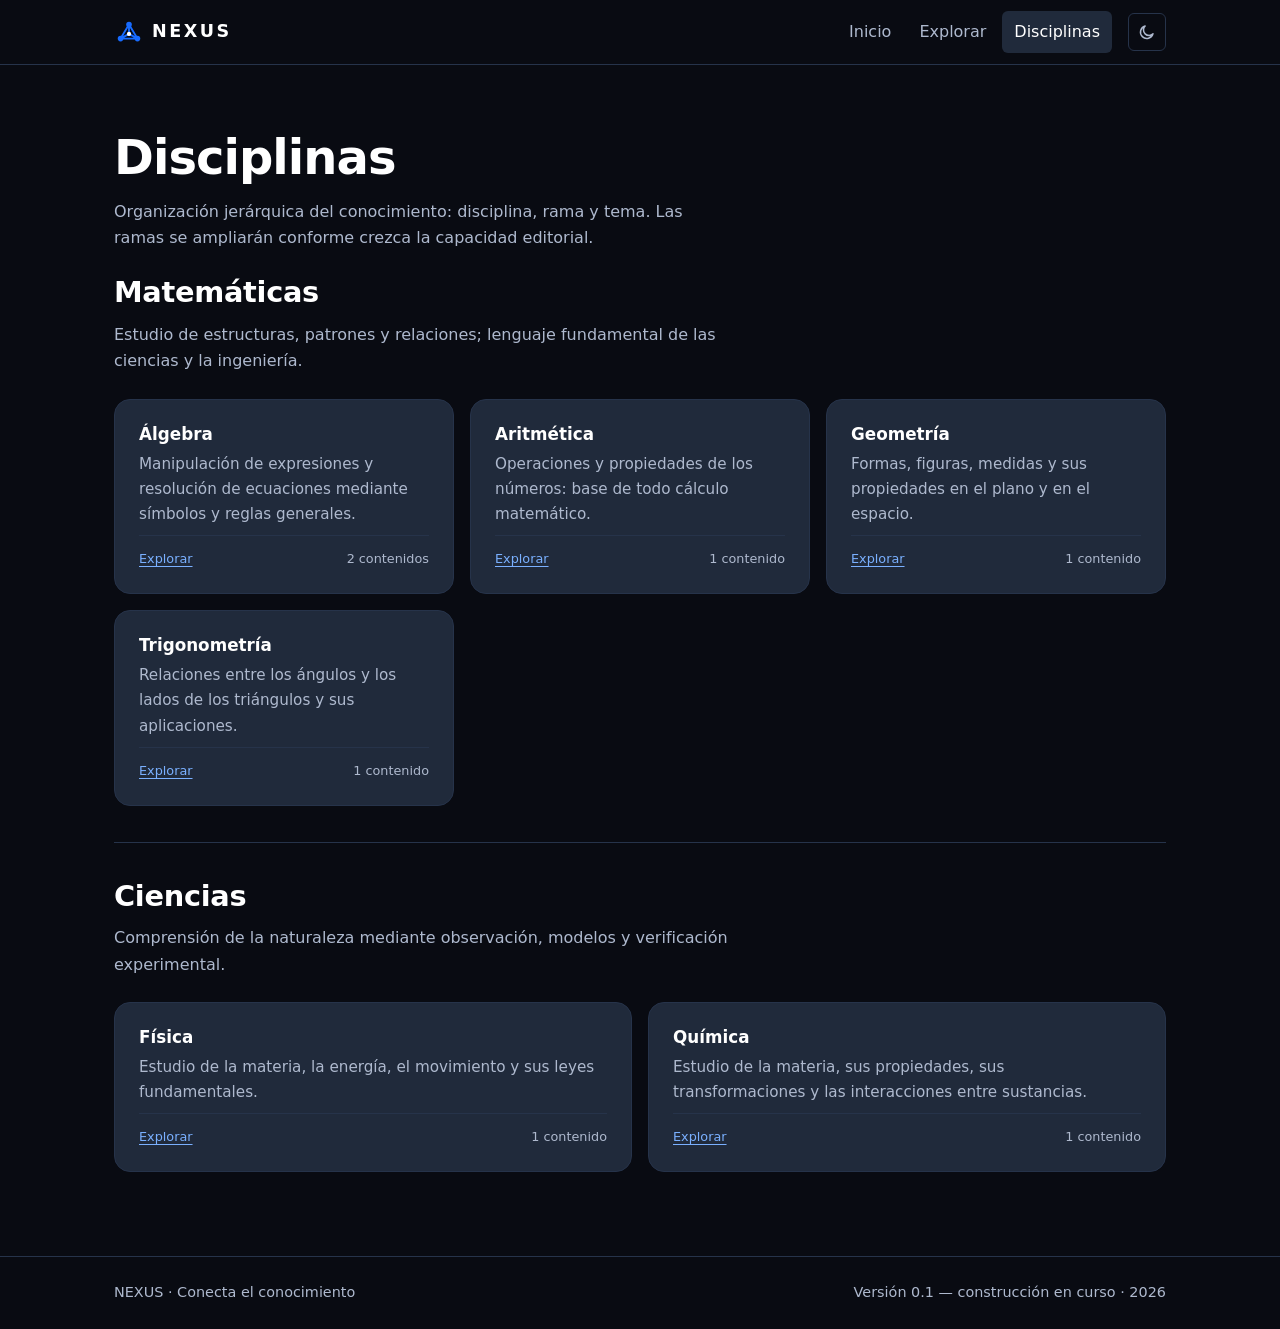
==== pages/disciplinas.html @ 2460c60c "feat: estructura base NEXUS v0.1 (inicio, disciplinas, explorar con búsqueda y filtros)" ====
<!DOCTYPE html>
<html lang="es">
<head>
  <meta charset="UTF-8">
  <meta name="viewport" content="width=device-width, initial-scale=1">
  <title>Disciplinas — NEXUS</title>
  <meta name="description" content="Disciplinas y ramas del ecosistema NEXUS: matemáticas y ciencias, organizadas por rama y tema.">
  <link rel="icon" type="image/svg+xml" href="../assets/favicon.svg">
  <link rel="stylesheet" href="../css/tokens.css">
  <link rel="stylesheet" href="../css/base.css">
  <link rel="stylesheet" href="../css/layout.css">
  <link rel="stylesheet" href="../css/components.css">
  <script>
    (function () {
      try {
        var preferencia = localStorage.getItem('nexus-tema');
        if (preferencia !== 'oscuro' && preferencia !== 'claro') {
          preferencia = window.matchMedia('(prefers-color-scheme: light)').matches ? 'claro' : 'oscuro';
        }
        document.documentElement.dataset.theme = preferencia;
      } catch (error) {
        document.documentElement.dataset.theme = 'oscuro';
      }
    })();
  </script>
</head>
<body data-page="disciplinas">
  <a class="salto" href="#contenido">Saltar al contenido</a>

  <header class="cabecera">
    <div class="cabecera-inner contenedor">
      <a class="marca" href="../index.html">
        <svg class="logo-marca" viewBox="0 0 64 64" aria-hidden="true">
          <g stroke="#176BFF" stroke-width="4" stroke-linecap="round" fill="none">
            <path d="M32 16 L14 46 M32 16 L50 46 M14 46 L50 46 M32 36 L32 16 M32 36 L14 46 M32 36 L50 46"/>
          </g>
          <circle cx="32" cy="16" r="6" fill="#176BFF"/>
          <circle cx="14" cy="46" r="6" fill="#176BFF"/>
          <circle cx="50" cy="46" r="6" fill="#176BFF"/>
          <circle cx="32" cy="36" r="4.5" fill="#FFFFFF"/>
        </svg>
        <span>NEXUS</span>
      </a>
      <nav class="navegacion" aria-label="Navegación principal">
        <ul>
          <li><a href="../index.html">Inicio</a></li>
          <li><a href="explorar.html">Explorar</a></li>
          <li><a href="disciplinas.html" aria-current="page">Disciplinas</a></li>
        </ul>
      </nav>
      <button class="boton-tema" id="boton-tema" type="button">
        <svg class="icono-sol" viewBox="0 0 24 24" fill="none" stroke="currentColor" stroke-width="2" stroke-linecap="round" aria-hidden="true">
          <circle cx="12" cy="12" r="4"/>
          <path d="M12 2v2M12 20v2M4.9 4.9l1.4 1.4M17.7 17.7l1.4 1.4M2 12h2M20 12h2M4.9 19.1l1.4-1.4M17.7 6.3l1.4-1.4"/>
        </svg>
        <svg class="icono-luna" viewBox="0 0 24 24" fill="none" stroke="currentColor" stroke-width="2" stroke-linejoin="round" aria-hidden="true">
          <path d="M20 14.5A8.5 8.5 0 1 1 9.5 4a7 7 0 0 0 10.5 10.5z"/>
        </svg>
      </button>
    </div>
  </header>

  <main id="contenido">
    <noscript>
      <div class="contenedor">
        <p class="sin-resultados">Esta versión de NEXUS necesita JavaScript para cargar su catálogo de contenidos.</p>
      </div>
    </noscript>

    <div class="encabezado-pagina contenedor">
      <h1>Disciplinas</h1>
      <p>
        Organización jerárquica del conocimiento: disciplina, rama y tema.
        Las ramas se ampliarán conforme crezca la capacidad editorial.
      </p>
    </div>

    <div class="contenedor" id="lista-disciplinas"></div>
  </main>

  <footer class="pie">
    <div class="pie-inner contenedor">
      <span>NEXUS · Conecta el conocimiento</span>
      <span>Versión 0.1 — construcción en curso · 2026</span>
    </div>
  </footer>

  <script type="module" src="../js/main.js"></script>
</body>
</html>
---- css/tokens.css ----
/* ============================================================
   NEXUS · tokens.css
   Sistema de diseño: color, tipografía, espaciado, formas, movimiento.
   Paleta base del Documento Maestro (§11): #090B12, #176BFF, #FFFFFF, #202A3B.
   Nota: familia tipográfica definitiva pendiente (§30); pila del sistema
   como solución provisional.
   ============================================================ */

:root {
  color-scheme: dark;

  /* Color — tema oscuro por defecto */
  --fondo: #090B12;
  --fondo-elevado: #10151F;
  --superficie: #202A3B;
  --superficie-2: #2A3548;
  --borde: #26334A;
  --borde-fuerte: #3D4F6E;
  --texto: #FFFFFF;
  --texto-2: #AEB9CE;
  --acento: #176BFF;
  --acento-fuerte: #3F8CFF;
  --acento-texto: #7AB0FF;
  --acento-suave: rgba(23, 107, 255, 0.14);
  --blanco-fijo: #FFFFFF;
  --sombra: 0 10px 30px rgba(0, 0, 0, 0.35);

  /* Tipografía (provisional) */
  --fuente-base: system-ui, -apple-system, "Segoe UI", Roboto, "Helvetica Neue", Arial, sans-serif;

  /* Espaciado */
  --esp-1: 0.25rem;
  --esp-2: 0.5rem;
  --esp-3: 0.75rem;
  --esp-4: 1rem;
  --esp-5: 1.5rem;
  --esp-6: 2.25rem;
  --esp-7: 3rem;
  --esp-8: 4.5rem;

  /* Formas */
  --radio-s: 6px;
  --radio-m: 10px;
  --radio-l: 16px;

  /* Movimiento */
  --duracion: 0.18s;
}

[data-theme="light"] {
  color-scheme: light;
  --fondo: #FFFFFF;
  --fondo-elevado: #F4F6FB;
  --superficie: #F1F4F9;
  --superficie-2: #E7ECF5;
  --borde: #D9E0EC;
  --borde-fuerte: #B9C4D8;
  --texto: #121722;
  --texto-2: #43506B;
  --acento: #176BFF;
  --acento-fuerte: #0F57D6;
  --acento-texto: #0F57D6;
  --acento-suave: rgba(23, 107, 255, 0.10);
  --sombra: 0 10px 30px rgba(18, 23, 34, 0.08);
}
---- css/base.css ----
/* ============================================================
   NEXUS · base.css
   Reset y estilos base: tipografía, enlaces, foco, salto de contenido.
   ============================================================ */

*,
*::before,
*::after { box-sizing: border-box; }

html {
  scroll-behavior: smooth;
  -webkit-text-size-adjust: 100%;
}

body {
  margin: 0;
  font-family: var(--fuente-base);
  font-size: 1rem;
  line-height: 1.65;
  background: var(--fondo);
  color: var(--texto);
  min-height: 100dvh;
  display: flex;
  flex-direction: column;
}

main { flex: 1; }

h1, h2, h3 {
  line-height: 1.2;
  margin: 0 0 var(--esp-3);
  font-weight: 600;
}
h1 { font-size: clamp(2rem, 5.5vw, 3rem); letter-spacing: -0.02em; }
h2 { font-size: clamp(1.4rem, 3vw, 1.8rem); letter-spacing: -0.01em; }
h3 { font-size: 1.08rem; margin-bottom: var(--esp-2); }

p { margin: 0 0 var(--esp-4); }
p:last-child { margin-bottom: 0; }

a {
  color: var(--acento-texto);
  text-underline-offset: 3px;
}
a:hover { color: var(--acento-fuerte); }

button, input, select { font: inherit; color: inherit; }

:focus-visible {
  outline: 2px solid var(--acento);
  outline-offset: 2px;
  border-radius: 2px;
}

/* Enlace de salto al contenido (accesibilidad por teclado) */
.salto {
  position: absolute;
  left: -9999px;
  top: 0;
  z-index: 1000;
  background: var(--acento);
  color: var(--blanco-fijo);
  padding: var(--esp-3) var(--esp-4);
  border-radius: 0 0 var(--radio-s) var(--radio-s);
  text-decoration: none;
  font-weight: 600;
}
.salto:focus { left: 0; }

/* Movimiento reducido */
@media (prefers-reduced-motion: reduce) {
  html { scroll-behavior: auto; }
  *,
  *::before,
  *::after {
    animation-duration: 0.01ms !important;
    animation-iteration-count: 1 !important;
    transition-duration: 0.01ms !important;
  }
}
---- css/layout.css ----
/* ============================================================
   NEXUS · layout.css
   Estructura general: cabecera, navegación, contenedor, secciones, pie.
   ============================================================ */

.contenedor {
  width: 100%;
  max-width: 1100px;
  margin-inline: auto;
  padding-inline: clamp(1rem, 4vw, 1.5rem);
}

/* --- Cabecera --- */
.cabecera {
  position: sticky;
  top: 0;
  z-index: 50;
  background: var(--fondo);
  border-bottom: 1px solid var(--borde);
}
.cabecera-inner {
  display: flex;
  align-items: center;
  gap: var(--esp-4);
  min-height: 64px;
  flex-wrap: wrap;
}

.marca {
  display: inline-flex;
  align-items: center;
  gap: var(--esp-2);
  text-decoration: none;
  color: var(--texto);
  font-weight: 700;
  font-size: 1.1rem;
  letter-spacing: 0.14em;
}
.logo-marca { width: 30px; height: 30px; flex: none; }

.navegacion { margin-left: auto; }
.navegacion ul {
  list-style: none;
  display: flex;
  flex-wrap: wrap;
  gap: var(--esp-1);
  margin: 0;
  padding: 0;
}
.navegacion a {
  display: block;
  padding: var(--esp-2) var(--esp-3);
  border-radius: var(--radio-s);
  text-decoration: none;
  color: var(--texto-2);
  font-weight: 500;
}
.navegacion a:hover,
.navegacion a[aria-current="page"] {
  color: var(--texto);
  background: var(--superficie);
}

.boton-tema {
  border: 1px solid var(--borde);
  background: transparent;
  border-radius: var(--radio-s);
  width: 38px;
  height: 38px;
  flex: none;
  display: inline-flex;
  align-items: center;
  justify-content: center;
  cursor: pointer;
  color: var(--texto-2);
}
.boton-tema:hover {
  color: var(--texto);
  border-color: var(--borde-fuerte);
}
.boton-tema svg { width: 18px; height: 18px; }
[data-theme="oscuro"] .icono-sol { display: block; }
[data-theme="oscuro"] .icono-luna { display: none; }
[data-theme="claro"] .icono-sol { display: none; }
[data-theme="claro"] .icono-luna { display: block; }

/* --- Hero (página de inicio) --- */
.hero {
  padding-block: clamp(3.5rem, 9vw, 6rem);
  text-align: center;
}
.hero h1 {
  font-size: clamp(2.2rem, 6vw, 3.5rem);
  margin-bottom: var(--esp-3);
}
.hero-subtitulo {
  max-width: 46ch;
  margin-inline: auto;
  color: var(--texto-2);
  font-size: clamp(1rem, 2.2vw, 1.15rem);
}

/* --- Encabezado de páginas interiores --- */
.encabezado-pagina {
  padding-block: clamp(2.5rem, 7vw, 4rem) var(--esp-5);
}
.encabezado-pagina p {
  color: var(--texto-2);
  max-width: 60ch;
  margin-bottom: 0;
}

/* --- Secciones --- */
.seccion {
  padding-block: clamp(2.5rem, 6vw, 4rem);
  scroll-margin-top: 5rem;
}
.seccion-cabecera {
  display: flex;
  align-items: baseline;
  justify-content: space-between;
  gap: var(--esp-4);
  margin-bottom: var(--esp-5);
  flex-wrap: wrap;
}
.seccion-cabecera h2 { margin-bottom: 0; }
.seccion-enlace {
  font-size: 0.9rem;
  font-weight: 600;
  text-decoration: none;
}
.seccion-enlace:hover { text-decoration: underline; }

/* --- Rejillas --- */
.rejilla { display: grid; gap: var(--esp-4); }
.rejilla--disciplinas {
  grid-template-columns: repeat(auto-fit, minmax(min(100%, 300px), 1fr));
}
.rejilla--contenido {
  grid-template-columns: repeat(auto-fit, minmax(min(100%, 260px), 1fr));
}
.rejilla--ramas {
  grid-template-columns: repeat(auto-fit, minmax(min(100%, 260px), 1fr));
}

/* --- Pie de página --- */
.pie {
  border-top: 1px solid var(--borde);
  margin-top: var(--esp-7);
  padding-block: var(--esp-5);
  color: var(--texto-2);
  font-size: 0.9rem;
}
.pie-inner {
  display: flex;
  flex-wrap: wrap;
  gap: var(--esp-2) var(--esp-5);
  align-items: center;
  justify-content: space-between;
}
.pie .marca { font-size: 0.95rem; }
.pie .logo-marca { width: 22px; height: 22px; }
---- css/components.css ----
/* ============================================================
   NEXUS · components.css
   Componentes: buscador, botones, tarjetas, etiquetas, filtros, vacíos.
   ============================================================ */

/* --- Buscador --- */
.buscador { display: flex; gap: var(--esp-2); }
.buscador input {
  flex: 1;
  min-width: 0;
  padding: var(--esp-3) var(--esp-4);
  background: var(--fondo-elevado);
  border: 1px solid var(--borde-fuerte);
  border-radius: var(--radio-m);
  font-size: 1rem; /* evita zoom automático en iOS */
  color: var(--texto);
}
.buscador input::placeholder { color: var(--texto-2); }
.buscador--hero {
  max-width: 560px;
  margin-inline: auto;
  margin-top: var(--esp-6);
}

/* --- Botones --- */
.boton {
  display: inline-flex;
  align-items: center;
  justify-content: center;
  gap: var(--esp-2);
  padding: var(--esp-3) var(--esp-5);
  border-radius: var(--radio-m);
  border: 1px solid transparent;
  cursor: pointer;
  font-weight: 600;
  text-decoration: none;
  transition: background var(--duracion), border-color var(--duracion), transform var(--duracion);
}
.boton--primario { background: var(--acento); color: var(--blanco-fijo); }
.boton--primario:hover { background: var(--acento-fuerte); }
.boton--secundario {
  background: transparent;
  color: var(--texto);
  border-color: var(--borde-fuerte);
}
.boton--secundario:hover {
  border-color: var(--acento);
  color: var(--acento-texto);
}
.boton--texto {
  background: none;
  border: none;
  color: var(--acento-texto);
  cursor: pointer;
  padding: var(--esp-2) 0;
  font-weight: 600;
}
.boton--texto:hover { text-decoration: underline; }
.boton:active { transform: translateY(1px); }

/* --- Tarjetas --- */
.tarjeta {
  display: flex;
  flex-direction: column;
  gap: var(--esp-2);
  padding: var(--esp-5);
  background: var(--superficie);
  border: 1px solid var(--borde);
  border-radius: var(--radio-l);
  transition: border-color var(--duracion), background var(--duracion);
}
.tarjeta:hover {
  border-color: var(--borde-fuerte);
  background: var(--superficie-2);
}

.tarjeta-migas {
  display: flex;
  flex-wrap: wrap;
  gap: var(--esp-1) var(--esp-2);
  font-size: 0.74rem;
  letter-spacing: 0.08em;
  text-transform: uppercase;
  color: var(--texto-2);
}
.migas-sep { color: var(--borde-fuerte); }

.tarjeta-titulo { margin: 0; font-size: 1.05rem; }
.tarjeta-titulo a { color: var(--texto); text-decoration: none; }
.tarjeta-titulo a:hover { color: var(--acento-texto); }

.tarjeta-descripcion {
  color: var(--texto-2);
  font-size: 0.95rem;
  margin: 0;
}

.tarjeta-pie {
  margin-top: auto;
  padding-top: var(--esp-3);
  border-top: 1px solid var(--borde);
  display: flex;
  flex-wrap: wrap;
  align-items: center;
  justify-content: space-between;
  gap: var(--esp-2);
  font-size: 0.8rem;
  color: var(--texto-2);
}
.tarjeta-meta-grupo {
  display: flex;
  flex-wrap: wrap;
  align-items: center;
  gap: var(--esp-2);
}
.tarjeta-codigo {
  font-family: ui-monospace, "Cascadia Code", Consolas, monospace;
  font-size: 0.72rem;
  letter-spacing: 0.04em;
}
.tarjeta-metadatos {
  margin: 0;
  color: var(--texto-2);
  font-size: 0.8rem;
}

/* --- Etiquetas --- */
.etiqueta {
  display: inline-flex;
  align-items: center;
  padding: 0.12rem var(--esp-2);
  border-radius: 999px;
  border: 1px solid var(--borde-fuerte);
  color: var(--texto-2);
  font-size: 0.72rem;
  letter-spacing: 0.02em;
  white-space: nowrap;
}
.etiqueta--intermedia {
  border-color: var(--acento);
  color: var(--acento-texto);
  background: var(--acento-suave);
}

/* --- Chips de ramas --- */
.ramas-mini {
  list-style: none;
  margin: var(--esp-2) 0 0;
  padding: 0;
  display: flex;
  flex-wrap: wrap;
  gap: var(--esp-2);
}
.ramas-mini a {
  display: inline-block;
  padding: 0.15rem var(--esp-3);
  border-radius: 999px;
  border: 1px solid var(--borde-fuerte);
  color: var(--texto-2);
  background: var(--fondo);
  text-decoration: none;
  font-size: 0.8rem;
}
.ramas-mini a:hover {
  border-color: var(--acento);
  color: var(--acento-texto);
}

/* --- Tarjeta de disciplina --- */
.tarjeta-disciplina { gap: var(--esp-3); }
.tarjeta-cabecera {
  display: flex;
  align-items: center;
  gap: var(--esp-3);
}
.inicial {
  width: 42px;
  height: 42px;
  flex: none;
  display: inline-flex;
  align-items: center;
  justify-content: center;
  border-radius: var(--radio-m);
  background: var(--acento-suave);
  border: 1px solid var(--acento);
  color: var(--acento-texto);
  font-weight: 700;
  font-size: 1.05rem;
}

/* --- Filtros (página Explorar) --- */
.filtros {
  display: flex;
  flex-wrap: wrap;
  align-items: flex-end;
  gap: var(--esp-3) var(--esp-4);
  padding: var(--esp-4);
  background: var(--superficie);
  border: 1px solid var(--borde);
  border-radius: var(--radio-m);
  margin-bottom: var(--esp-5);
}
.campo {
  display: flex;
  flex-direction: column;
  gap: var(--esp-1);
  min-width: 9rem;
}
.campo label {
  font-size: 0.78rem;
  color: var(--texto-2);
  font-weight: 600;
}
.campo--busqueda {
  flex: 1 1 240px;
  min-width: 200px;
}
.campo select,
.campo input {
  min-height: 40px;
  padding: var(--esp-2) var(--esp-3);
  background: var(--fondo-elevado);
  border: 1px solid var(--borde-fuerte);
  border-radius: var(--radio-s);
  color: var(--texto);
}
.campo select:disabled { opacity: 0.5; cursor: not-allowed; }

/* --- Resultados --- */
.resultado-meta {
  color: var(--texto-2);
  font-size: 0.9rem;
  margin: 0 0 var(--esp-4);
}

.sin-resultados {
  padding: clamp(2rem, 6vw, 3.5rem) var(--esp-4);
  border: 1px dashed var(--borde-fuerte);
  border-radius: var(--radio-l);
  text-align: center;
  color: var(--texto-2);
}
.sin-resultados p {
  max-width: 52ch;
  margin-inline: auto;
}

/* --- Bloques de disciplina (página Disciplinas) --- */
.disciplina-bloque {
  padding-block: var(--esp-6);
  border-top: 1px solid var(--borde);
  scroll-margin-top: 5rem;
}
.disciplina-bloque:first-of-type { border-top: none; padding-top: 0; }
.disciplina-intro {
  color: var(--texto-2);
  max-width: 62ch;
  margin-bottom: var(--esp-5);
}
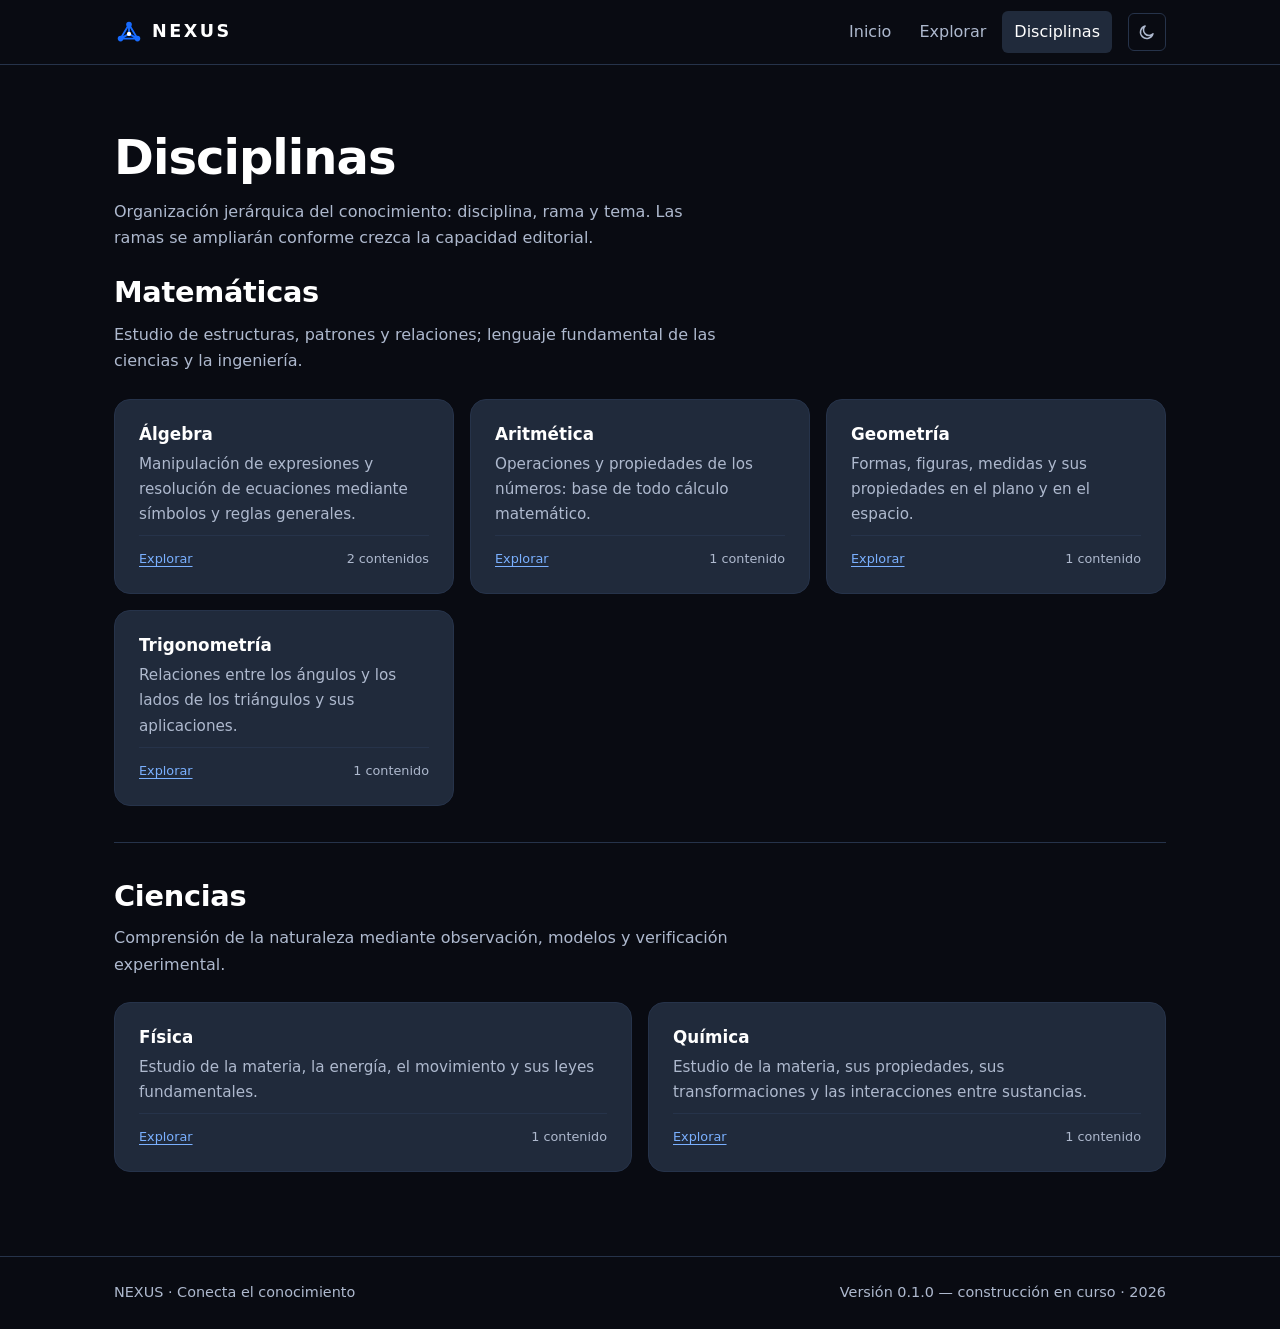
==== commit c0231dbe: "feat: navegación responsive (hamburguesa móvil ARIA), ajustes 360–1920px y CHANGELOG v0.1.0" ====
--- a/pages/disciplinas.html
+++ b/pages/disciplinas.html
@@ -41,7 +41,7 @@
         </svg>
         <span>NEXUS</span>
       </a>
-      <nav class="navegacion" aria-label="Navegación principal">
+      <nav class="navegacion" id="menu-principal" aria-label="Navegación principal">
         <ul>
           <li><a href="../index.html">Inicio</a></li>
           <li><a href="explorar.html">Explorar</a></li>
@@ -55,6 +55,11 @@
         </svg>
         <svg class="icono-luna" viewBox="0 0 24 24" fill="none" stroke="currentColor" stroke-width="2" stroke-linejoin="round" aria-hidden="true">
           <path d="M20 14.5A8.5 8.5 0 1 1 9.5 4a7 7 0 0 0 10.5 10.5z"/>
+        </svg>
+      </button>
+      <button class="boton-menu" id="boton-menu" type="button" aria-expanded="false" aria-controls="menu-principal" aria-label="Abrir menú" hidden>
+        <svg viewBox="0 0 24 24" fill="none" stroke="currentColor" stroke-width="2" stroke-linecap="round" aria-hidden="true">
+          <path d="M4 7h16M4 12h16M4 17h16"/>
         </svg>
       </button>
     </div>
@@ -81,7 +86,7 @@
   <footer class="pie">
     <div class="pie-inner contenedor">
       <span>NEXUS · Conecta el conocimiento</span>
-      <span>Versión 0.1 — construcción en curso · 2026</span>
+      <span>Versión 0.1.0 — construcción en curso · 2026</span>
     </div>
   </footer>
 
--- a/css/layout.css
+++ b/css/layout.css
@@ -160,3 +160,78 @@
 }
 .pie .marca { font-size: 0.95rem; }
 .pie .logo-marca { width: 22px; height: 22px; }
+
+/* ============================================================
+   Adaptación responsive (v0.1.0)
+   Referencias de ancho: 360 · 390 · 768 · 1024 · 1366 · 1920 px.
+   Escritorio no cambia: el menú hamburguesa solo existe en móvil
+   (≤ 620 px) y únicamente con JavaScript disponible (mejora
+   progresiva; sin JS, la navegación sigue visible y fluida).
+   ============================================================ */
+
+/* --- Botón de menú (oculto en escritorio y sin JS) --- */
+.boton-menu {
+  display: none;
+  width: 44px;
+  height: 44px;
+  flex: none;
+  align-items: center;
+  justify-content: center;
+  border: 1px solid var(--borde);
+  border-radius: var(--radio-s);
+  background: transparent;
+  color: var(--texto-2);
+  cursor: pointer;
+}
+.boton-menu svg { width: 20px; height: 20px; }
+.boton-menu:hover {
+  color: var(--texto);
+  border-color: var(--borde-fuerte);
+}
+
+/* --- Tableta (621–1024 px): misma estructura, menos aire --- */
+@media (min-width: 621px) and (max-width: 1024px) {
+  .cabecera-inner { gap: var(--esp-3); }
+  .navegacion a { padding: var(--esp-2) var(--esp-2); }
+  .hero { padding-block: clamp(3rem, 7vw, 4.5rem); }
+}
+
+/* --- Móvil (≤ 620 px) --- */
+@media (max-width: 620px) {
+  .cabecera-inner { min-height: 56px; gap: var(--esp-2); }
+  .marca { font-size: 1rem; }
+  .logo-marca { width: 26px; height: 26px; }
+  .boton-tema { margin-left: auto; }
+
+  /* Navegación hamburguesa: el panel ancla al header sticky */
+  .nav-con-js .boton-menu { display: inline-flex; }
+  .nav-con-js .navegacion { display: none; }
+  .nav-con-js .navegacion--abierta {
+    display: block;
+    position: absolute;
+    top: 100%;
+    left: 0;
+    right: 0;
+    background: var(--fondo);
+    border-bottom: 1px solid var(--borde);
+    box-shadow: var(--sombra);
+    padding: var(--esp-2) clamp(1rem, 4vw, 1.5rem) var(--esp-4);
+  }
+  .nav-con-js .navegacion ul { flex-direction: column; gap: var(--esp-1); }
+  .nav-con-js .navegacion a {
+    padding: var(--esp-3);
+    min-height: 44px;
+  }
+  .nav-con-js .navegacion a[aria-current="page"] {
+    color: var(--texto);
+    background: var(--superficie);
+  }
+
+  /* Contenido y formularios */
+  .tarjeta { padding: var(--esp-4); }
+  .inicial { width: 36px; height: 36px; font-size: 0.95rem; }
+  .filtros { align-items: stretch; }
+  .campo { min-width: 0; width: 100%; }
+  .campo--busqueda { flex: 1 1 100%; }
+  .filtros .boton { width: 100%; }
+}
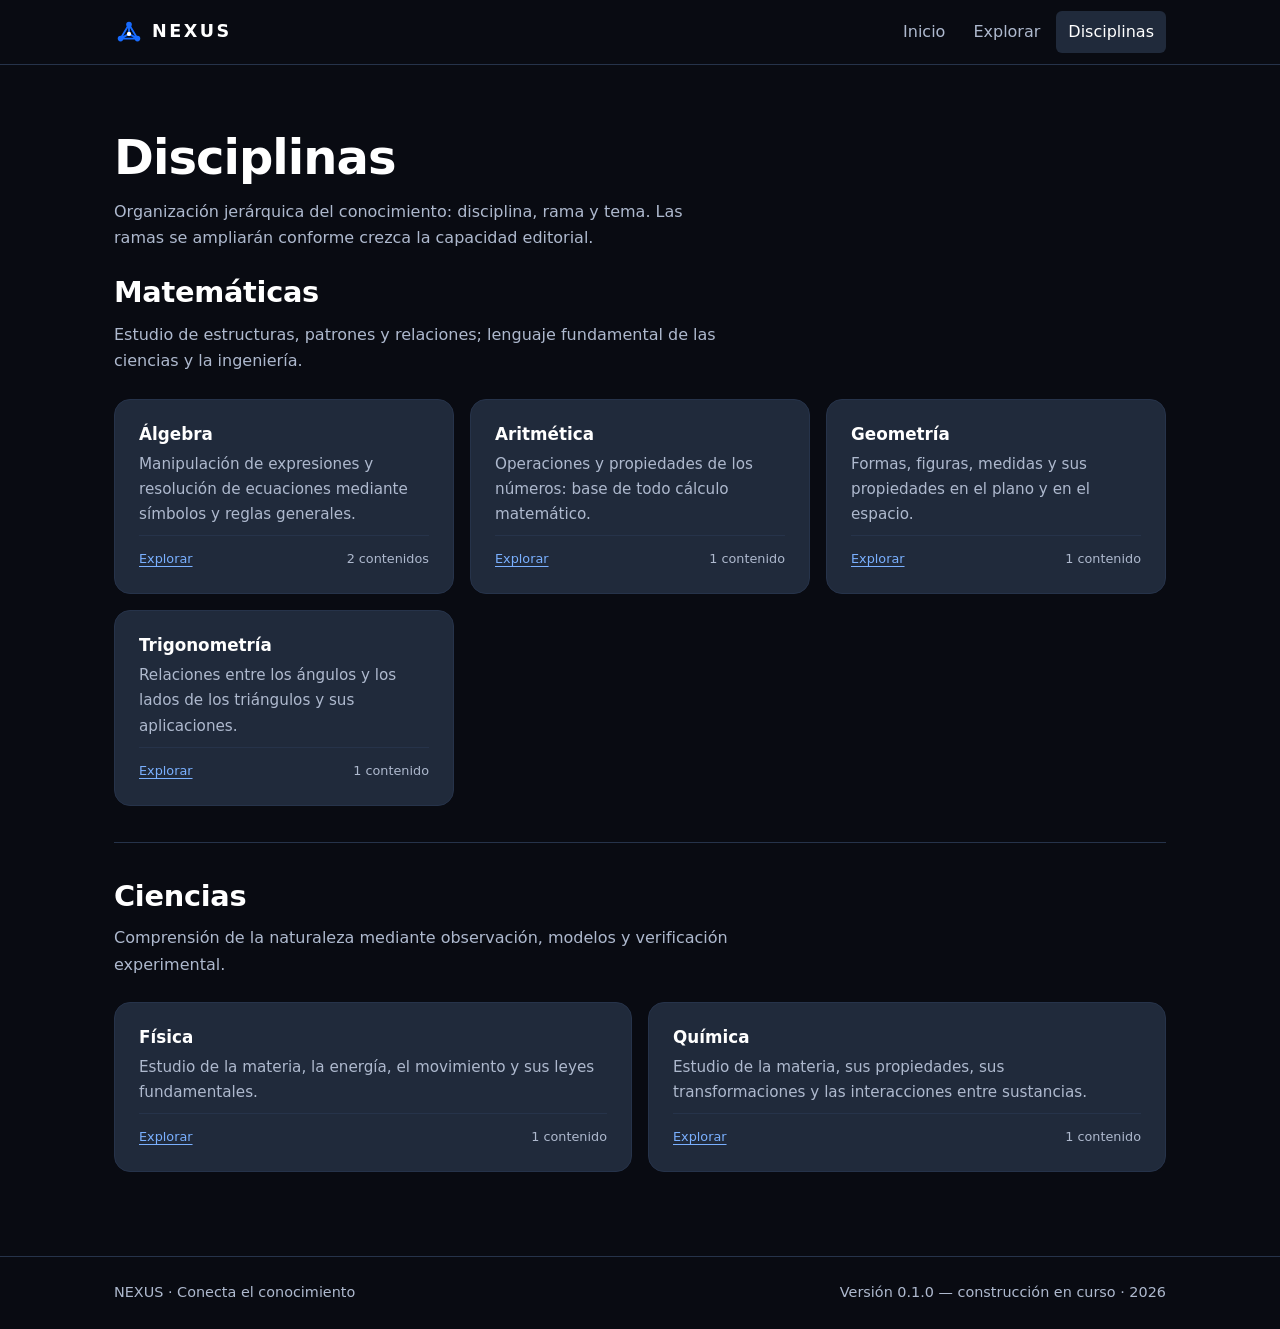
==== commit 64410248: "rem: selector de tema — tema oscuro permanente; menú móvil simplificado sin reubicación de controles" ====
--- a/pages/disciplinas.html
+++ b/pages/disciplinas.html
@@ -6,23 +6,10 @@
   <title>Disciplinas — NEXUS</title>
   <meta name="description" content="Disciplinas y ramas del ecosistema NEXUS: matemáticas y ciencias, organizadas por rama y tema.">
   <link rel="icon" type="image/svg+xml" href="../assets/favicon.svg">
-  <link rel="stylesheet" href="../css/tokens.css">
-  <link rel="stylesheet" href="../css/base.css">
-  <link rel="stylesheet" href="../css/layout.css">
-  <link rel="stylesheet" href="../css/components.css">
-  <script>
-    (function () {
-      try {
-        var preferencia = localStorage.getItem('nexus-tema');
-        if (preferencia !== 'oscuro' && preferencia !== 'claro') {
-          preferencia = window.matchMedia('(prefers-color-scheme: light)').matches ? 'claro' : 'oscuro';
-        }
-        document.documentElement.dataset.theme = preferencia;
-      } catch (error) {
-        document.documentElement.dataset.theme = 'oscuro';
-      }
-    })();
-  </script>
+  <link rel="stylesheet" href="../css/tokens.css?v=0.1.0">
+  <link rel="stylesheet" href="../css/base.css?v=0.1.0">
+  <link rel="stylesheet" href="../css/layout.css?v=0.1.0">
+  <link rel="stylesheet" href="../css/components.css?v=0.1.0">
 </head>
 <body data-page="disciplinas">
   <a class="salto" href="#contenido">Saltar al contenido</a>
@@ -48,15 +35,6 @@
           <li><a href="disciplinas.html" aria-current="page">Disciplinas</a></li>
         </ul>
       </nav>
-      <button class="boton-tema" id="boton-tema" type="button">
-        <svg class="icono-sol" viewBox="0 0 24 24" fill="none" stroke="currentColor" stroke-width="2" stroke-linecap="round" aria-hidden="true">
-          <circle cx="12" cy="12" r="4"/>
-          <path d="M12 2v2M12 20v2M4.9 4.9l1.4 1.4M17.7 17.7l1.4 1.4M2 12h2M20 12h2M4.9 19.1l1.4-1.4M17.7 6.3l1.4-1.4"/>
-        </svg>
-        <svg class="icono-luna" viewBox="0 0 24 24" fill="none" stroke="currentColor" stroke-width="2" stroke-linejoin="round" aria-hidden="true">
-          <path d="M20 14.5A8.5 8.5 0 1 1 9.5 4a7 7 0 0 0 10.5 10.5z"/>
-        </svg>
-      </button>
       <button class="boton-menu" id="boton-menu" type="button" aria-expanded="false" aria-controls="menu-principal" aria-label="Abrir menú" hidden>
         <svg viewBox="0 0 24 24" fill="none" stroke="currentColor" stroke-width="2" stroke-linecap="round" aria-hidden="true">
           <path d="M4 7h16M4 12h16M4 17h16"/>
@@ -90,6 +68,6 @@
     </div>
   </footer>
 
-  <script type="module" src="../js/main.js"></script>
+  <script type="module" src="../js/main.js?v=0.1.0"></script>
 </body>
 </html>
--- a/css/tokens.css
+++ b/css/tokens.css
@@ -46,20 +46,3 @@
   /* Movimiento */
   --duracion: 0.18s;
 }
-
-[data-theme="light"] {
-  color-scheme: light;
-  --fondo: #FFFFFF;
-  --fondo-elevado: #F4F6FB;
-  --superficie: #F1F4F9;
-  --superficie-2: #E7ECF5;
-  --borde: #D9E0EC;
-  --borde-fuerte: #B9C4D8;
-  --texto: #121722;
-  --texto-2: #43506B;
-  --acento: #176BFF;
-  --acento-fuerte: #0F57D6;
-  --acento-texto: #0F57D6;
-  --acento-suave: rgba(23, 107, 255, 0.10);
-  --sombra: 0 10px 30px rgba(18, 23, 34, 0.08);
-}
--- a/css/layout.css
+++ b/css/layout.css
@@ -61,29 +61,6 @@
   background: var(--superficie);
 }
 
-.boton-tema {
-  border: 1px solid var(--borde);
-  background: transparent;
-  border-radius: var(--radio-s);
-  width: 38px;
-  height: 38px;
-  flex: none;
-  display: inline-flex;
-  align-items: center;
-  justify-content: center;
-  cursor: pointer;
-  color: var(--texto-2);
-}
-.boton-tema:hover {
-  color: var(--texto);
-  border-color: var(--borde-fuerte);
-}
-.boton-tema svg { width: 18px; height: 18px; }
-[data-theme="oscuro"] .icono-sol { display: block; }
-[data-theme="oscuro"] .icono-luna { display: none; }
-[data-theme="claro"] .icono-sol { display: none; }
-[data-theme="claro"] .icono-luna { display: block; }
-
 /* --- Hero (página de inicio) --- */
 .hero {
   padding-block: clamp(3.5rem, 9vw, 6rem);
@@ -163,10 +140,12 @@
 
 /* ============================================================
    Adaptación responsive (v0.1.0)
-   Referencias de ancho: 360 · 390 · 768 · 1024 · 1366 · 1920 px.
-   Escritorio no cambia: el menú hamburguesa solo existe en móvil
-   (≤ 620 px) y únicamente con JavaScript disponible (mejora
-   progresiva; sin JS, la navegación sigue visible y fluida).
+   Referencias: 320 / 360 / 390 / 430 / 768 / 1024 / 1366 / 1920 px.
+   Escritorio (≥ 769 px) conserva el diseño horizontal original:
+   logotipo a la izquierda y navegación en fila.
+   Móvil (≤ 768 px): fila única (logotipo + hamburguesa); navegación
+   en menú desplegable, solo con JavaScript disponible (mejora
+   progresiva; sin JS todo queda visible y fluido).
    ============================================================ */
 
 /* --- Botón de menú (oculto en escritorio y sin JS) --- */
@@ -189,22 +168,30 @@
   border-color: var(--borde-fuerte);
 }
 
-/* --- Tableta (621–1024 px): misma estructura, menos aire --- */
-@media (min-width: 621px) and (max-width: 1024px) {
-  .cabecera-inner { gap: var(--esp-3); }
-  .navegacion a { padding: var(--esp-2) var(--esp-2); }
-  .hero { padding-block: clamp(3rem, 7vw, 4.5rem); }
-}
-
-/* --- Móvil (≤ 620 px) --- */
-@media (max-width: 620px) {
+/* --- Móvil / tableta (≤ 768 px): fila única + menú desplegable --- */
+@media (max-width: 768px) {
+  /* Fila principal: logotipo a la izquierda, hamburguesa a la derecha. */
   .cabecera-inner { min-height: 56px; gap: var(--esp-2); }
   .marca { font-size: 1rem; }
   .logo-marca { width: 26px; height: 26px; }
-  .boton-tema { margin-left: auto; }
-
-  /* Navegación hamburguesa: el panel ancla al header sticky */
-  .nav-con-js .boton-menu { display: inline-flex; }
+
+  /* La barra nunca se apila: una sola fila con o sin JavaScript. */
+  .cabecera-inner { flex-wrap: nowrap; }
+
+  /* Sin JS (o módulos bloqueados): cabecera utilizable — los enlaces
+     se conservan en una franja deslizable junto al logotipo. */
+  .navegacion { min-width: 0; }
+  .navegacion ul {
+    flex-wrap: nowrap;
+    overflow-x: auto;
+    scrollbar-width: none;
+  }
+  .navegacion ul::-webkit-scrollbar { display: none; }
+  .navegacion a { white-space: nowrap; }
+
+  .nav-con-js .boton-menu { display: inline-flex; margin-left: auto; }
+
+  /* La navegación sale de la barra y vive en el panel desplegable. */
   .nav-con-js .navegacion { display: none; }
   .nav-con-js .navegacion--abierta {
     display: block;
@@ -219,6 +206,7 @@
   }
   .nav-con-js .navegacion ul { flex-direction: column; gap: var(--esp-1); }
   .nav-con-js .navegacion a {
+    display: block;
     padding: var(--esp-3);
     min-height: 44px;
   }
@@ -227,7 +215,12 @@
     background: var(--superficie);
   }
 
-  /* Contenido y formularios */
+  /* Despliegue discreto (base.css anula animaciones con reduce motion). */
+  .nav-con-js .navegacion--abierta {
+    animation: despliegue-menu 0.14s ease-out;
+  }
+
+  /* Contenido y formularios: espaciado y filtros cómodos al tacto. */
   .tarjeta { padding: var(--esp-4); }
   .inicial { width: 36px; height: 36px; font-size: 0.95rem; }
   .filtros { align-items: stretch; }
@@ -235,3 +228,11 @@
   .campo--busqueda { flex: 1 1 100%; }
   .filtros .boton { width: 100%; }
 }
+
+/* Transición del panel, solo si se permiten animaciones. */
+@media (prefers-reduced-motion: no-preference) {
+  @keyframes despliegue-menu {
+    from { opacity: 0; transform: translateY(-6px); }
+    to { opacity: 1; transform: none; }
+  }
+}
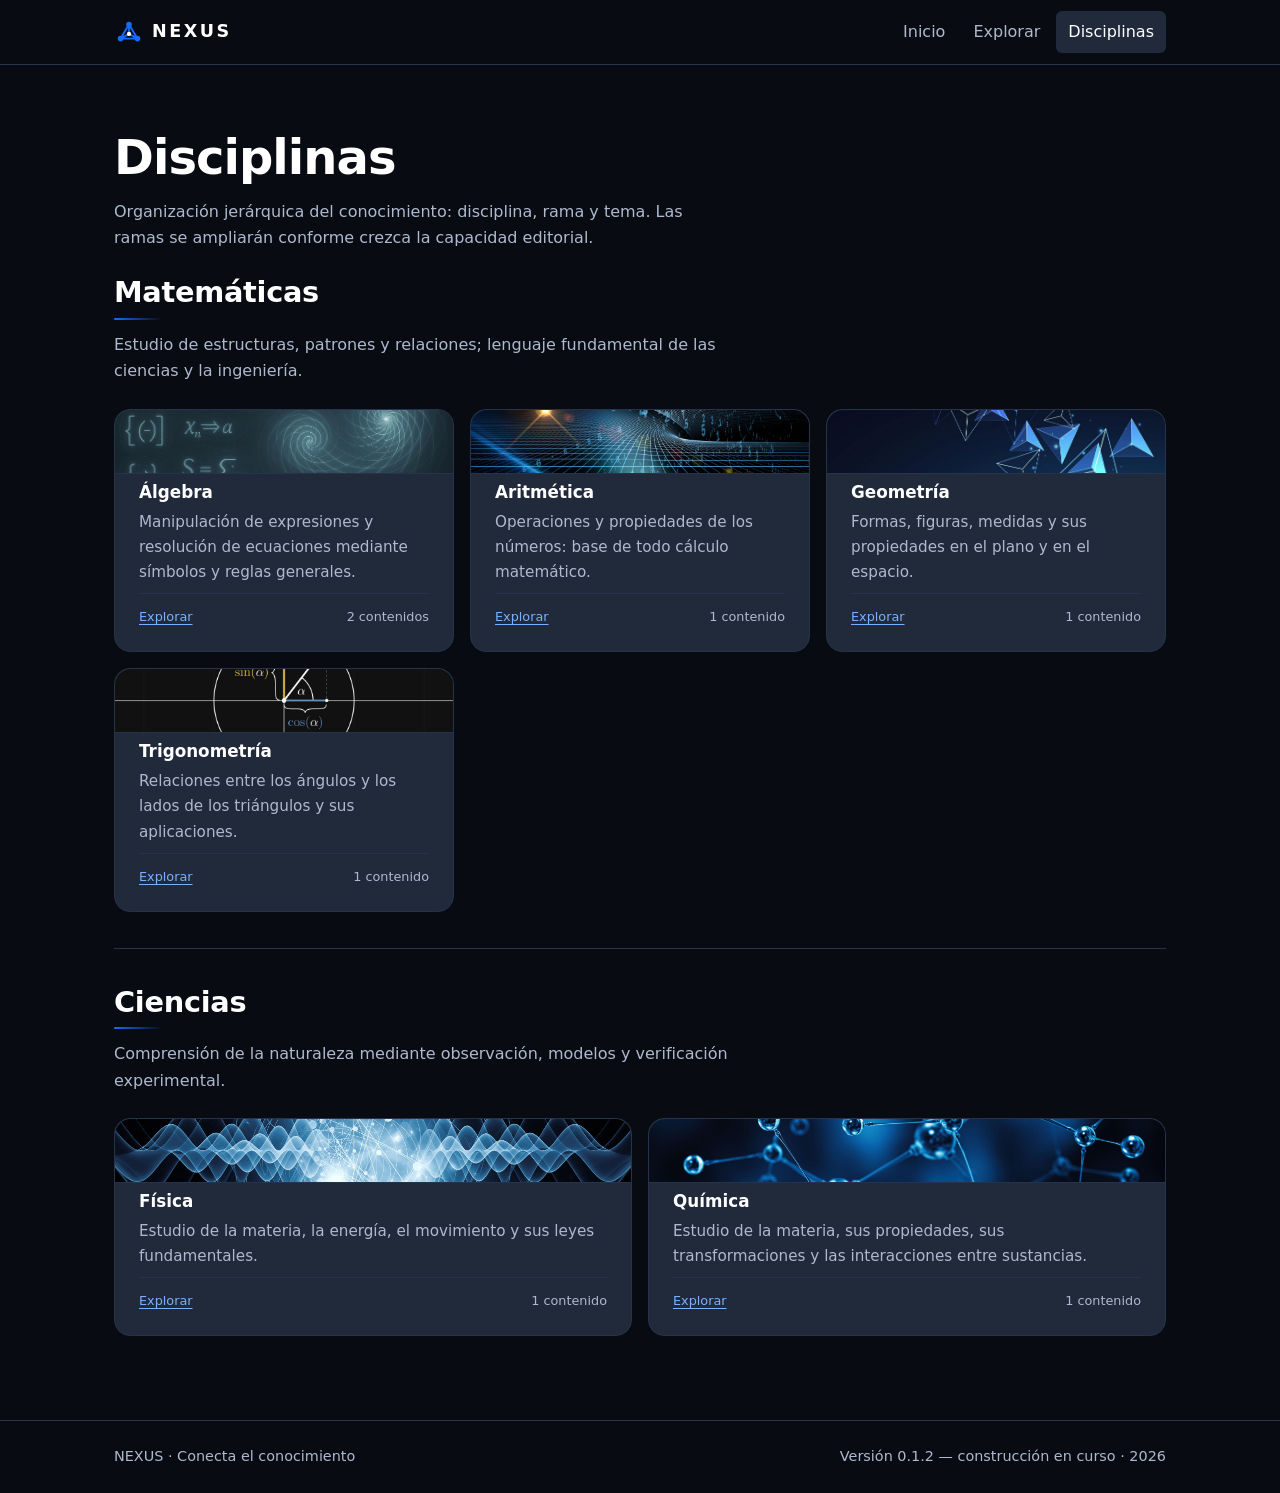
==== commit dc5042d3: "release: v0.1.2 — sincronizar la versión publicada en todo el sitio Bump de caché coordinado: 35 ref" ====
--- a/pages/disciplinas.html
+++ b/pages/disciplinas.html
@@ -6,10 +6,10 @@
   <title>Disciplinas — NEXUS</title>
   <meta name="description" content="Disciplinas y ramas del ecosistema NEXUS: matemáticas y ciencias, organizadas por rama y tema.">
   <link rel="icon" type="image/svg+xml" href="../assets/favicon.svg">
-  <link rel="stylesheet" href="../css/tokens.css?v=0.1.0">
-  <link rel="stylesheet" href="../css/base.css?v=0.1.0">
-  <link rel="stylesheet" href="../css/layout.css?v=0.1.0">
-  <link rel="stylesheet" href="../css/components.css?v=0.1.0">
+  <link rel="stylesheet" href="../css/tokens.css?v=0.1.2">
+  <link rel="stylesheet" href="../css/base.css?v=0.1.2">
+  <link rel="stylesheet" href="../css/layout.css?v=0.1.2">
+  <link rel="stylesheet" href="../css/components.css?v=0.1.2">
 </head>
 <body data-page="disciplinas">
   <a class="salto" href="#contenido">Saltar al contenido</a>
@@ -64,10 +64,10 @@
   <footer class="pie">
     <div class="pie-inner contenedor">
       <span>NEXUS · Conecta el conocimiento</span>
-      <span>Versión 0.1.0 — construcción en curso · 2026</span>
+      <span>Versión 0.1.2 — construcción en curso · 2026</span>
     </div>
   </footer>
 
-  <script type="module" src="../js/main.js?v=0.1.0"></script>
+  <script type="module" src="../js/main.js?v=0.1.2"></script>
 </body>
 </html>
--- a/css/tokens.css
+++ b/css/tokens.css
@@ -45,4 +45,29 @@
 
   /* Movimiento */
   --duracion: 0.18s;
+
+  /* ==========================================================
+     ESPACIOS PARA IMÁGENES
+     Estado (2026-11-01): portada y las 8 disciplinas/ramas están
+     ACTIVAS con archivos .jpg incorporados por el propietario.
+     Lo pendiente (miniaturas de contenidos) sigue en `none` y sus
+     componentes pintan el gradiente de identidad (sin 404).
+     Las rutas url(...) van RELATIVAS A ESTE ARCHIVO (`../assets/…`)
+     y llevan `?v=` (misma convención de caché que el resto).
+     ========================================================== */
+  --hero-background: url("../assets/images/portada/portada.jpg?v=0.1.2");
+  --mathematics-image: url("../assets/images/disciplinas/matematicas.jpg?v=0.1.2");
+  --sciences-image: url("../assets/images/disciplinas/ciencias.jpg?v=0.1.2");
+  --algebra-image: url("../assets/images/disciplinas/algebra.jpg?v=0.1.2");
+  --arithmetic-image: url("../assets/images/disciplinas/aritmetica.jpg?v=0.1.2");
+  --geometry-image: url("../assets/images/disciplinas/geometria.jpg?v=0.1.2");
+  --trigonometry-image: url("../assets/images/disciplinas/trigonometria.jpg?v=0.1.2");
+  --physics-image: url("../assets/images/disciplinas/fisica.jpg?v=0.1.2");
+  --chemistry-image: url("../assets/images/disciplinas/quimica.jpg?v=0.1.2");
+
+  /* Marco compartido por los espacios de imagen: resplandor
+     eléctrico suave sobre gradiente de superficies de identidad. */
+  --gradiente-marco:
+    radial-gradient(120% 90% at 15% 15%, var(--acento-suave), transparent 55%),
+    linear-gradient(135deg, var(--superficie-2) 0%, var(--fondo-elevado) 100%);
 }
--- a/css/base.css
+++ b/css/base.css
@@ -74,6 +74,7 @@
   *::before,
   *::after {
     animation-duration: 0.01ms !important;
+    animation-delay: 0s !important;
     animation-iteration-count: 1 !important;
     transition-duration: 0.01ms !important;
   }
--- a/css/layout.css
+++ b/css/layout.css
@@ -54,6 +54,7 @@
   text-decoration: none;
   color: var(--texto-2);
   font-weight: 500;
+  transition: color var(--duracion), background var(--duracion);
 }
 .navegacion a:hover,
 .navegacion a[aria-current="page"] {
@@ -61,10 +62,38 @@
   background: var(--superficie);
 }
 
-/* --- Hero (página de inicio) --- */
+/* --- Hero (página de inicio) ---
+   Espacio de imagen de portada preparado: si el propietario define
+   --hero-background (tokens.css), se pinta en ::before a pantalla
+   completa; si no, solo queda el resplandor suave. ::after añade el
+   velo de legibilidad que funde con el fondo de la página. */
 .hero {
+  position: relative;
+  isolation: isolate;
+  overflow: hidden;
   padding-block: clamp(3.5rem, 9vw, 6rem);
   text-align: center;
+}
+.hero::before {
+  content: '';
+  position: absolute;
+  inset: 0;
+  z-index: -1;
+  background:
+    var(--hero-background, none) center / cover no-repeat,
+    radial-gradient(60% 80% at 50% 0%, var(--acento-suave), transparent 70%);
+}
+.hero::after {
+  content: '';
+  position: absolute;
+  inset: 0;
+  z-index: -1;
+  background: linear-gradient(
+    180deg,
+    rgba(9, 11, 18, 0.72),
+    rgba(9, 11, 18, 0.35) 55%,
+    var(--fondo) 92%
+  );
 }
 .hero h1 {
   font-size: clamp(2.2rem, 6vw, 3.5rem);
@@ -75,6 +104,13 @@
   margin-inline: auto;
   color: var(--texto-2);
   font-size: clamp(1rem, 2.2vw, 1.15rem);
+}
+
+/* Entrada del hero (solo si se permiten animaciones). */
+@media (prefers-reduced-motion: no-preference) {
+  .hero > .contenedor {
+    animation: aparecer-entrada 0.5s ease-out both;
+  }
 }
 
 /* --- Encabezado de páginas interiores --- */
@@ -101,6 +137,17 @@
   flex-wrap: wrap;
 }
 .seccion-cabecera h2 { margin-bottom: 0; }
+/* Filete de acento bajo los títulos de sección y disciplina. */
+.seccion-cabecera h2::after,
+.disciplina-bloque h2::after {
+  content: '';
+  display: block;
+  width: 48px;
+  height: 2px;
+  margin-top: var(--esp-2);
+  border-radius: 999px;
+  background: linear-gradient(90deg, var(--acento), transparent);
+}
 .seccion-enlace {
   font-size: 0.9rem;
   font-weight: 600;
@@ -166,6 +213,7 @@
 .boton-menu:hover {
   color: var(--texto);
   border-color: var(--borde-fuerte);
+  background: var(--superficie);
 }
 
 /* --- Móvil / tableta (≤ 768 px): fila única + menú desplegable --- */
@@ -220,13 +268,9 @@
     animation: despliegue-menu 0.14s ease-out;
   }
 
-  /* Contenido y formularios: espaciado y filtros cómodos al tacto. */
-  .tarjeta { padding: var(--esp-4); }
-  .inicial { width: 36px; height: 36px; font-size: 0.95rem; }
-  .filtros { align-items: stretch; }
-  .campo { min-width: 0; width: 100%; }
-  .campo--busqueda { flex: 1 1 100%; }
-  .filtros .boton { width: 100%; }
+  /* Contenido y formularios: la adaptación móvil de componentes
+     (padding de tarjeta, espacios de imagen, filtros) vive al final
+     de components.css — se carga después y gana los empates. */
 }
 
 /* Transición del panel, solo si se permiten animaciones. */
--- a/css/components.css
+++ b/css/components.css
@@ -14,6 +14,7 @@
   border-radius: var(--radio-m);
   font-size: 1rem; /* evita zoom automático en iOS */
   color: var(--texto);
+  transition: border-color var(--duracion), box-shadow var(--duracion);
 }
 .buscador input::placeholder { color: var(--texto-2); }
 .buscador--hero {
@@ -34,10 +35,17 @@
   cursor: pointer;
   font-weight: 600;
   text-decoration: none;
-  transition: background var(--duracion), border-color var(--duracion), transform var(--duracion);
-}
-.boton--primario { background: var(--acento); color: var(--blanco-fijo); }
-.boton--primario:hover { background: var(--acento-fuerte); }
+  transition: background var(--duracion), border-color var(--duracion),
+    transform var(--duracion), box-shadow var(--duracion), opacity var(--duracion);
+}
+.boton--primario {
+  background: var(--acento);
+  color: var(--blanco-fijo);
+}
+.boton--primario:hover {
+  background: var(--acento-fuerte);
+  box-shadow: 0 0 18px rgba(23, 107, 255, 0.25);
+}
 .boton--secundario {
   background: transparent;
   color: var(--texto);
@@ -57,6 +65,13 @@
 }
 .boton--texto:hover { text-decoration: underline; }
 .boton:active { transform: translateY(1px); }
+.boton:disabled,
+.boton--texto:disabled {
+  opacity: 0.5;
+  cursor: not-allowed;
+}
+.boton:disabled { box-shadow: none; } /* esta regla queda tras .boton--primario:hover para ganar en empate */
+.boton:disabled:active { transform: none; }
 
 /* --- Tarjetas --- */
 .tarjeta {
@@ -67,11 +82,12 @@
   background: var(--superficie);
   border: 1px solid var(--borde);
   border-radius: var(--radio-l);
-  transition: border-color var(--duracion), background var(--duracion);
+  transition: border-color var(--duracion), background var(--duracion), box-shadow var(--duracion);
 }
 .tarjeta:hover {
-  border-color: var(--borde-fuerte);
+  border-color: var(--acento);
   background: var(--superficie-2);
+  box-shadow: var(--sombra);
 }
 
 .tarjeta-migas {
@@ -122,6 +138,45 @@
   margin: 0;
   color: var(--texto-2);
   font-size: 0.8rem;
+}
+
+/* --- Espacios de imagen (preparados para el propietario) ---
+   Sangran hasta los bordes de la tarjeta sobre el padding. Si no
+   hay imagen, pintan --gradiente-marco (identidad); nunca quedan
+   huecos vacíos ni iconos de imagen faltante. En móvil sus alturas
+   y sangrado se recalculan en layout.css junto al padding móvil. */
+.tarjeta-arte {
+  height: 96px;
+  margin: calc(-1 * var(--esp-5)) calc(-1 * var(--esp-5)) 0;
+  border-bottom: 1px solid var(--borde);
+  border-radius: var(--radio-l) var(--radio-l) 0 0;
+  background:
+    var(--imagen-slot, none) center / cover no-repeat,
+    var(--gradiente-marco);
+}
+.tarjeta-arte--mini { height: 64px; }
+
+.tarjeta-miniatura {
+  height: 76px;
+  margin: calc(-1 * var(--esp-5)) calc(-1 * var(--esp-5)) 0;
+  border-bottom: 1px solid var(--borde);
+  border-radius: var(--radio-l) var(--radio-l) 0 0;
+  background:
+    var(--imagen-tarjeta, none) center / cover no-repeat,
+    var(--gradiente-marco);
+}
+
+/* --- Animación de entrada (solo destacados del inicio) ---
+   Los resultados de Explorar no se animan: se re-renderizan con
+   cada tecla y parpadearían. base.css anula la animación y su
+   demora con `prefers-reduced-motion: reduce`. */
+@keyframes aparecer-entrada {
+  from { opacity: 0; transform: translateY(10px); }
+  to { opacity: 1; transform: none; }
+}
+.tarjeta--anima {
+  animation: aparecer-entrada 0.45s ease-out both;
+  animation-delay: var(--demora-entrada, 0ms);
 }
 
 /* --- Etiquetas --- */
@@ -160,8 +215,10 @@
   background: var(--fondo);
   text-decoration: none;
   font-size: 0.8rem;
+  transition: transform var(--duracion), border-color var(--duracion), color var(--duracion);
 }
 .ramas-mini a:hover {
+  transform: translateY(-1px);
   border-color: var(--acento);
   color: var(--acento-texto);
 }
@@ -223,8 +280,19 @@
   border: 1px solid var(--borde-fuerte);
   border-radius: var(--radio-s);
   color: var(--texto);
-}
+  transition: border-color var(--duracion), box-shadow var(--duracion);
+}
+.campo input:disabled,
 .campo select:disabled { opacity: 0.5; cursor: not-allowed; }
+
+/* Foco de formularios: anillo discreto de acento (visible por teclado). */
+.buscador input:focus-visible,
+.campo input:focus-visible,
+.campo select:focus-visible {
+  outline: none;
+  border-color: var(--acento);
+  box-shadow: 0 0 0 3px rgba(23, 107, 255, 0.35);
+}
 
 /* --- Resultados --- */
 .resultado-meta {
@@ -244,6 +312,7 @@
   max-width: 52ch;
   margin-inline: auto;
 }
+.sin-resultados .boton { margin-top: var(--esp-4); }
 
 /* --- Bloques de disciplina (página Disciplinas) --- */
 .disciplina-bloque {
@@ -257,3 +326,29 @@
   max-width: 62ch;
   margin-bottom: var(--esp-5);
 }
+
+/* ============================================================
+   Adaptación móvil de componentes (≤ 768 px)
+   Vive tras las reglas base a propósito: layout.css se carga antes
+   y, en empate de especificidad, el orden del documento decide.
+   Referencias: 320 / 360 / 390 / 430 px.
+   ============================================================ */
+@media (max-width: 768px) {
+  .tarjeta { padding: var(--esp-4); }
+  .inicial { width: 36px; height: 36px; font-size: 0.95rem; }
+
+  /* El sangrado de los espacios de imagen sigue al padding móvil y
+     sus alturas se reducen para no devorar la tarjeta. */
+  .tarjeta-arte,
+  .tarjeta-miniatura {
+    margin: calc(-1 * var(--esp-4)) calc(-1 * var(--esp-4)) 0;
+  }
+  .tarjeta-arte { height: 72px; }
+  .tarjeta-arte--mini,
+  .tarjeta-miniatura { height: 60px; }
+
+  /* Filtros apilados a ancho completo, cómodos al tacto. */
+  .filtros { align-items: stretch; }
+  .campo { width: 100%; }
+  .filtros .boton { width: 100%; }
+}
